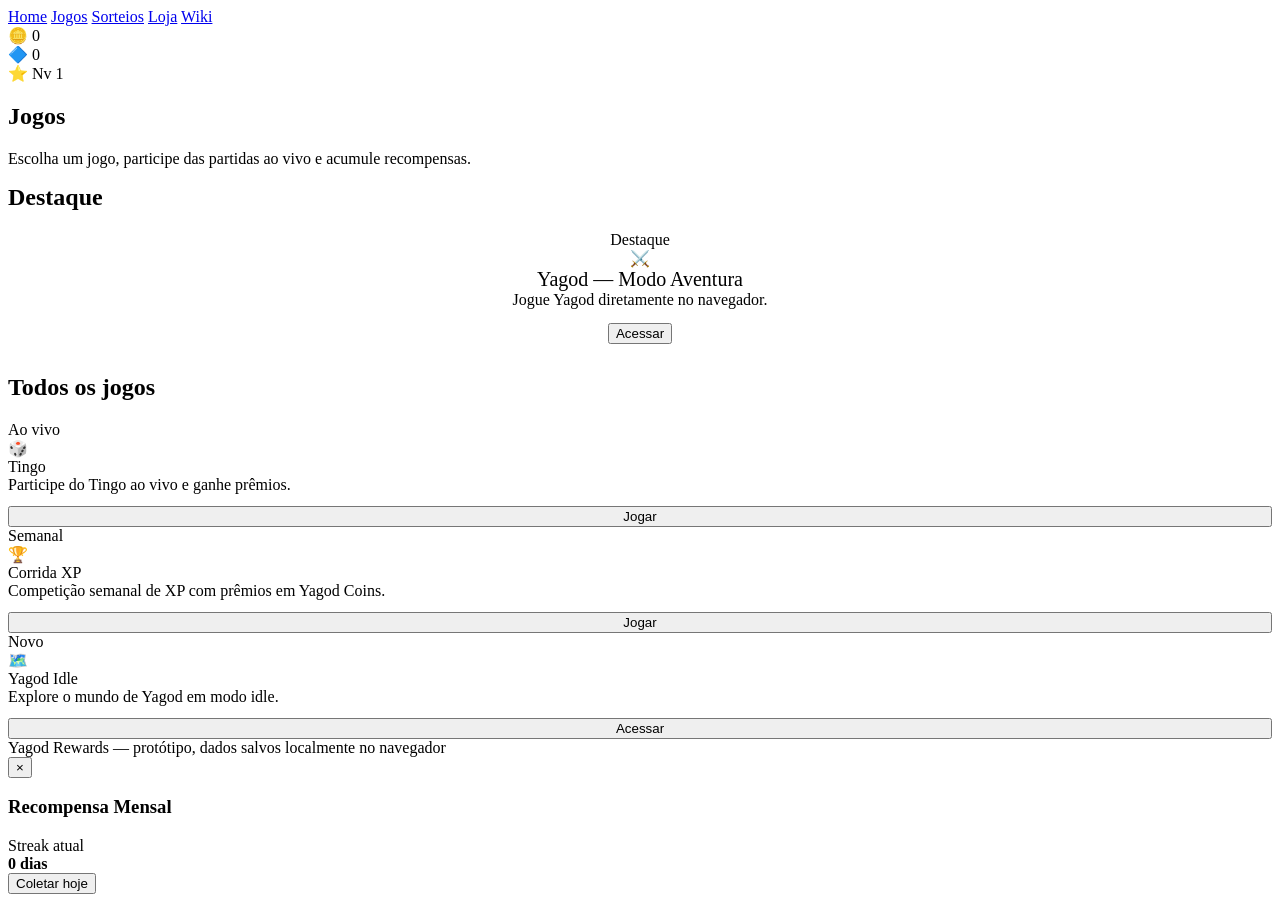
==== jogos.html @ 6e187278 "Add files via upload" ====
<!DOCTYPE html>
<html lang="pt-BR">
<head>
<meta charset="UTF-8">
<meta name="viewport" content="width=device-width, initial-scale=1">
<title>Yagod Rewards — Jogos</title>
<link rel="stylesheet" href="assets/style.css">
</head>
<body>

<header>
  <div class="brand"><div class="avatar"><i></i></div></div>
  <nav class="mainnav">
    <a href="index.html">Home</a>
    <a href="jogos.html" class="active">Jogos</a>
    <a href="sorteios.html">Sorteios</a>
    <a href="loja.html">Loja</a>
    <a href="wiki.html">Wiki</a>
  </nav>
  <div class="stats">
    <div class="stat">🪙 <span id="tyCount">0</span></div>
    <div class="stat">🔷 <span id="tokCount">0</span></div>
    <div class="stat" id="openMonthly" style="cursor:pointer">⭐ Nv <span id="lvlCount">1</span></div>
  </div>
</header>

<main>
  <div class="hero">
    <h2 class="pagetitle">Jogos</h2>
    <p class="pagesub">Escolha um jogo, participe das partidas ao vivo e acumule recompensas.</p>
  </div>

  <h2 class="section" style="margin-top:0">Destaque</h2>
  <div class="gamecard" style="max-width:520px;margin:0 auto 30px;text-align:center">
    <div class="tagrow" style="justify-content:center"><span class="tag">Destaque</span></div>
    <div class="ico">⚔️</div>
    <div class="name" style="font-size:20px">Yagod — Modo Aventura</div>
    <div class="small">Jogue Yagod diretamente no navegador.</div>
    <a href="tingo.html"><button class="cta" style="margin-top:14px">Acessar</button></a>
  </div>

  <h2 class="section">Todos os jogos</h2>
  <div class="grid3">
    <div class="gamecard">
      <div class="tagrow"><span class="tag live">Ao vivo</span></div>
      <div class="ico">🎲</div>
      <div class="name">Tingo</div>
      <div class="small">Participe do Tingo ao vivo e ganhe prêmios.</div>
      <a href="tingo.html"><button class="cta" style="margin-top:12px;width:100%">Jogar</button></a>
    </div>
    <div class="gamecard">
      <div class="tagrow"><span class="tag">Semanal</span></div>
      <div class="ico">🏆</div>
      <div class="name">Corrida XP</div>
      <div class="small">Competição semanal de XP com prêmios em Yagod Coins.</div>
      <button class="cta ghost" style="margin-top:12px;width:100%">Jogar</button>
    </div>
    <div class="gamecard">
      <div class="tagrow"><span class="tag">Novo</span></div>
      <div class="ico">🗺️</div>
      <div class="name">Yagod Idle</div>
      <div class="small">Explore o mundo de Yagod em modo idle.</div>
      <button class="cta ghost" style="margin-top:12px;width:100%">Acessar</button>
    </div>
  </div>
</main>

<footer>Yagod Rewards — protótipo, dados salvos localmente no navegador</footer>

<div class="modalbg" id="modalBg">
  <div class="modal">
    <button class="closeb" id="closeModal">×</button>
    <h3>Recompensa Mensal</h3>
    <div class="streakbox">
      <div><div class="small">Streak atual</div><b id="streakVal">0 dias</b></div>
      <button class="cta" id="collectBtn">Coletar hoje</button>
    </div>
    <div class="cal" id="calGrid"></div>
  </div>
</div>
<div class="toast" id="toast"></div>

<script src="assets/app.js"></script>
</body>
</html>
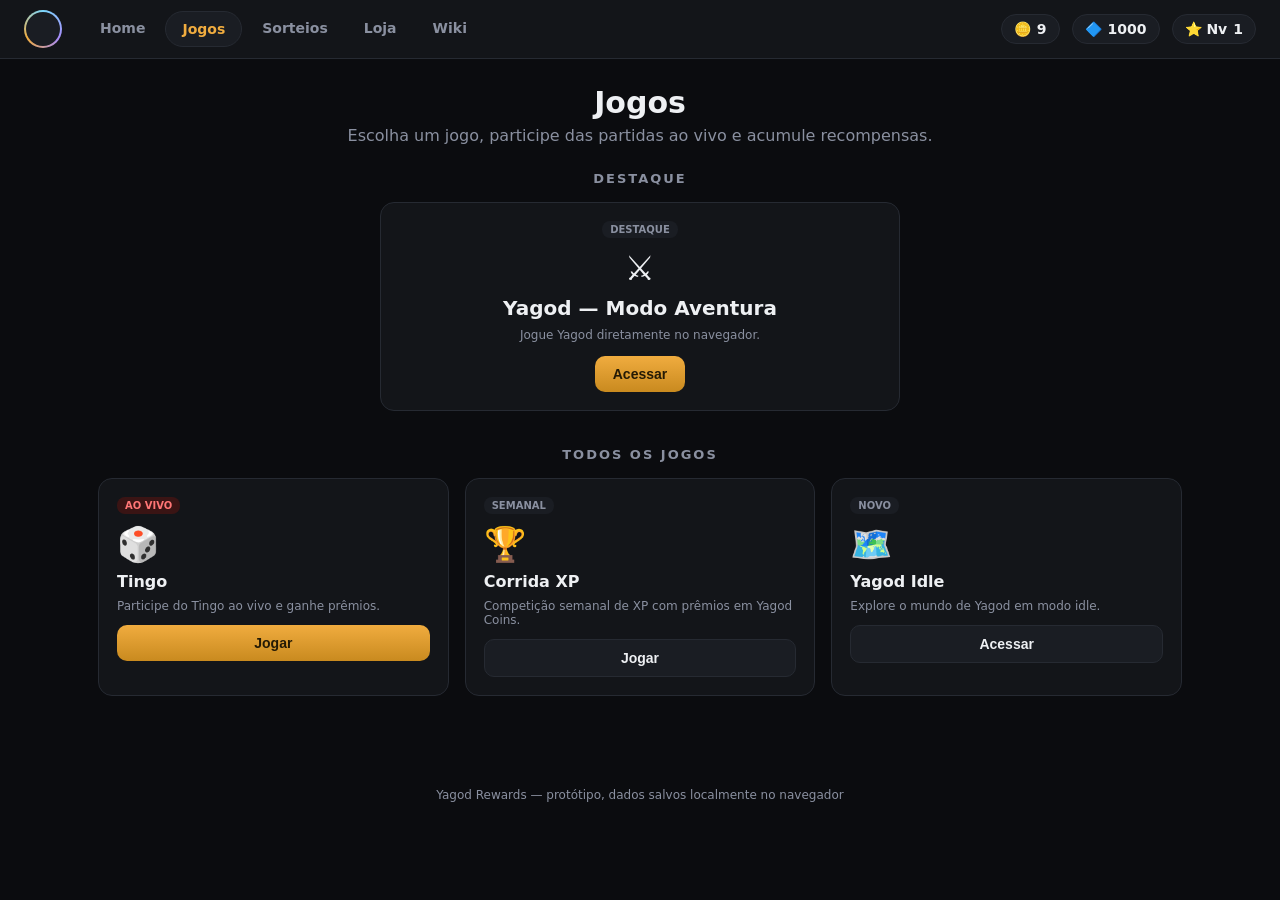
==== commit 3ebfb607: "Add files via upload" ====
--- a/jogos.html
+++ b/jogos.html
@@ -4,7 +4,141 @@
 <meta charset="UTF-8">
 <meta name="viewport" content="width=device-width, initial-scale=1">
 <title>Yagod Rewards — Jogos</title>
-<link rel="stylesheet" href="assets/style.css">
+<style>
+:root{
+  --bg:#0b0c0f; --panel:#131519; --panel2:#1a1d23; --border:#262a32;
+  --gold:#f0ac3f; --gold2:#c98a1f; --text:#eef0f3; --muted:#8a90a0;
+  --twitch:#9146ff; --kick:#53fc18; --youtube:#ff3b3b; --green:#3ec97a; --danger:#e0555a;
+}
+*{box-sizing:border-box;}
+html{scroll-padding-top:70px;}
+body{margin:0;background:var(--bg);color:var(--text);font-family:'Segoe UI',system-ui,-apple-system,sans-serif;}
+a{color:inherit;text-decoration:none;}
+
+/* header */
+header{position:sticky;top:0;z-index:20;display:flex;align-items:center;gap:16px;padding:10px 24px;background:var(--panel);border-bottom:1px solid var(--border);flex-wrap:wrap;}
+.brand{display:flex;align-items:center;gap:10px;}
+.avatar{width:38px;height:38px;border-radius:50%;background:conic-gradient(#7cd9ff,#a78bfa,#f0ac3f,#7cd9ff);padding:2px;}
+.avatar i{display:block;width:100%;height:100%;border-radius:50%;background:var(--panel2);}
+nav.mainnav{display:flex;gap:4px;margin-left:6px;flex-wrap:wrap;}
+nav.mainnav a{padding:9px 16px;border-radius:20px;font-size:14px;font-weight:600;color:var(--muted);}
+nav.mainnav a.active{background:var(--panel2);color:var(--gold);border:1px solid var(--border);}
+.stats{margin-left:auto;display:flex;gap:12px;align-items:center;font-weight:700;font-size:14px;flex-wrap:wrap;}
+.stat{display:flex;align-items:center;gap:6px;background:var(--panel2);padding:6px 12px;border-radius:20px;border:1px solid var(--border);}
+
+main{max-width:1120px;margin:0 auto;padding:26px 18px 70px;}
+
+/* generic */
+.hero{text-align:center;margin-bottom:26px;}
+.hero h1{font-size:clamp(26px,4vw,36px);margin:0 0 6px;font-weight:800;}
+.hero h1 span{color:var(--gold);}
+.hero p{color:var(--muted);margin:0;}
+h2.pagetitle{font-size:30px;font-weight:800;margin:0 0 6px;}
+p.pagesub{color:var(--muted);margin:0 0 26px;}
+
+.banner{display:flex;justify-content:space-between;align-items:center;gap:14px;background:var(--panel);border:1px solid var(--border);border-radius:14px;padding:16px 20px;margin-bottom:14px;flex-wrap:wrap;}
+.banner .info{display:flex;gap:12px;align-items:center;}
+.banner .title{font-weight:700;}
+.banner .sub{color:var(--muted);font-size:13px;}
+.banner.warn{border-color:#4a3413;background:#1b170d;}
+
+button.cta{background:linear-gradient(180deg,var(--gold),var(--gold2));border:none;color:#241a05;font-weight:800;padding:10px 18px;border-radius:10px;cursor:pointer;font-size:14px;}
+button.cta.ghost{background:var(--panel2);color:var(--text);border:1px solid var(--border);}
+button.cta:disabled{opacity:.45;cursor:default;}
+button.cta:active{transform:scale(.97);}
+
+h2.section{text-align:center;color:var(--muted);font-size:13px;letter-spacing:2px;font-weight:700;margin:36px 0 16px;text-transform:uppercase;}
+
+.grid3{display:grid;grid-template-columns:repeat(auto-fit,minmax(250px,1fr));gap:16px;}
+.grid2{display:grid;grid-template-columns:repeat(auto-fit,minmax(300px,1fr));gap:16px;}
+
+/* home goal cards */
+.card{background:var(--panel);border:1px solid var(--border);border-radius:16px;padding:18px;text-align:center;}
+.plat{display:flex;align-items:center;justify-content:center;gap:8px;font-weight:700;margin-bottom:12px;}
+.plat .dot{width:8px;height:8px;border-radius:50%;background:var(--muted);}
+.plat .dot.live{background:var(--green);box-shadow:0 0 6px var(--green);}
+.ring{width:140px;height:140px;border-radius:50%;margin:0 auto 12px;display:flex;align-items:center;justify-content:center;position:relative;}
+.ring::before{content:"";position:absolute;inset:8px;border-radius:50%;background:var(--panel);}
+.ring b{position:relative;font-size:22px;}
+.ring small{position:absolute;bottom:34px;font-size:10px;color:var(--muted);}
+.chestbtn{background:var(--panel2);border:1px solid var(--border);color:var(--text);padding:8px 16px;border-radius:10px;font-weight:700;cursor:pointer;width:100%;}
+.small{font-size:12px;color:var(--muted);margin-top:8px;}
+
+/* podium / ranking */
+.podium{display:flex;justify-content:center;align-items:flex-end;gap:26px;margin-bottom:24px;flex-wrap:wrap;}
+.podium .p{text-align:center;}
+.podium .av{width:74px;height:74px;border-radius:50%;background:var(--panel2);border:3px solid var(--border);display:flex;align-items:center;justify-content:center;font-size:28px;margin:0 auto 6px;}
+.podium .p1 .av{width:96px;height:96px;border-color:var(--gold);}
+.podium .p2 .av{border-color:#7cb0ff;}
+.podium .p3 .av{border-color:#ff9f5c;}
+.podium .badge{font-size:11px;color:var(--muted);}
+.rank{display:flex;flex-direction:column;gap:10px;}
+.rankrow{display:flex;align-items:center;gap:12px;background:var(--panel);border:1px solid var(--border);border-radius:12px;padding:10px 16px;}
+.rankrow .pos{width:26px;font-weight:800;color:var(--muted);}
+.rankrow .name{flex:1;font-weight:700;}
+.rankrow .lvl{color:var(--muted);font-size:13px;}
+
+/* missions */
+.missions{display:flex;flex-direction:column;gap:12px;}
+.mission{background:var(--panel);border:1px solid var(--border);border-radius:14px;padding:14px 18px;display:flex;align-items:center;gap:14px;flex-wrap:wrap;}
+.mission .rarity{font-size:10px;font-weight:800;padding:3px 8px;border-radius:8px;text-transform:uppercase;}
+.rarity.comum{background:#2a3040;color:#9db1e8;}
+.rarity.incomum{background:#1f3d2c;color:#5fd68a;}
+.rarity.raro{background:#2c3d5a;color:#6fb4ff;}
+.rarity.epico{background:#3a2a52;color:#c48bff;}
+.rarity.lendario{background:#4a3413;color:var(--gold);}
+.mission .body{flex:1;min-width:180px;}
+.mission .name{font-weight:700;margin-bottom:6px;}
+.bar{height:8px;border-radius:6px;background:var(--panel2);overflow:hidden;}
+.bar i{display:block;height:100%;background:var(--gold);}
+
+/* shop / games / sorteios cards */
+.shopcard,.gamecard,.sorteiocard{background:var(--panel);border:1px solid var(--border);border-radius:14px;padding:18px;text-align:center;}
+.shopcard .ico,.gamecard .ico{font-size:34px;margin-bottom:8px;}
+.shopcard .name,.gamecard .name{font-weight:700;margin-bottom:2px;}
+.shopcard .price{color:var(--gold);font-weight:800;margin:10px 0;}
+.gamecard{text-align:left;}
+.tagrow{display:flex;gap:8px;margin-bottom:10px;}
+.tag{font-size:10px;font-weight:800;padding:3px 8px;border-radius:8px;background:var(--panel2);color:var(--muted);text-transform:uppercase;}
+.tag.live{background:#3a1414;color:#ff7676;}
+
+.sorteiocard{text-align:left;}
+.sorteiocard .badge-top{display:flex;justify-content:space-between;font-size:11px;color:var(--muted);margin-bottom:10px;}
+.sorteiocard img.prize,.sorteiocard .prizebox{font-size:44px;text-align:center;margin:14px 0;}
+.metarow{display:flex;justify-content:space-between;font-size:12px;color:var(--muted);border-top:1px solid var(--border);padding-top:10px;margin-top:10px;}
+.metarow b{display:block;color:var(--text);font-size:14px;}
+
+/* wiki */
+.wikiwrap{display:flex;gap:28px;align-items:flex-start;}
+.wikinav{width:230px;flex-shrink:0;display:flex;flex-direction:column;gap:2px;position:sticky;top:80px;}
+.wikinav a{padding:9px 12px;border-radius:8px;color:var(--muted);font-size:14px;}
+.wikinav a.active{background:var(--panel2);color:var(--gold);font-weight:700;}
+.wikicontent{flex:1;min-width:0;}
+.wikipane{display:none;}
+.wikipane.active{display:block;}
+.wikipane h3{font-size:24px;margin-top:0;}
+.callout{background:var(--panel2);border:1px solid var(--border);border-left:3px solid var(--gold);border-radius:8px;padding:14px 16px;margin:16px 0;}
+.wikipane ul{padding-left:20px;}
+.wikipane li{margin-bottom:6px;}
+
+/* modal */
+.modalbg{position:fixed;inset:0;background:rgba(0,0,0,.6);display:none;align-items:center;justify-content:center;z-index:50;padding:16px;}
+.modalbg.show{display:flex;}
+.modal{background:var(--panel);border:1px solid var(--border);border-radius:16px;padding:20px;max-width:520px;width:100%;max-height:85vh;overflow:auto;}
+.streakbox{display:flex;justify-content:space-between;align-items:center;background:var(--panel2);border-radius:10px;padding:12px 16px;margin-bottom:14px;}
+.cal{display:grid;grid-template-columns:repeat(7,1fr);gap:6px;}
+.day{background:var(--panel2);border:1px solid var(--border);border-radius:8px;padding:6px 2px;text-align:center;font-size:10px;}
+.day.done{border-color:var(--gold);color:var(--gold);}
+.day.today{outline:2px solid var(--gold);}
+.day b{display:block;font-size:12px;}
+.closeb{float:right;background:none;border:none;color:var(--muted);font-size:20px;cursor:pointer;}
+
+.toast{position:fixed;bottom:24px;left:50%;transform:translateX(-50%);background:var(--panel2);border:1px solid var(--gold);padding:10px 18px;border-radius:10px;font-weight:700;opacity:0;transition:opacity .3s;pointer-events:none;z-index:60;}
+.toast.show{opacity:1;}
+
+footer{text-align:center;color:var(--muted);font-size:12px;padding:22px;}
+
+</style>
 </head>
 <body>
 
@@ -80,6 +214,121 @@
 </div>
 <div class="toast" id="toast"></div>
 
-<script src="assets/app.js"></script>
+<script>
+(function(){
+  const KEY = 'yagod_state_v1';
+  const DEFAULT_STATE = {
+    ty: 9,
+    tok: 1000,
+    xp: 0,
+    lvl: 1,
+    chest: 1,
+    goals: {
+      twitch:  { min: 20, next: 120 },
+      kick:    { min: 0,  next: 120 },
+      youtube: { min: 0,  next: 120 }
+    },
+    missions: [
+      { name: 'Jogue Yagod por 30 min', rarity: 'comum',   prog: 0, target: 30, reward: '50 Yagod Coins' },
+      { name: 'Vença 1 partida ranqueada', rarity: 'raro',   prog: 0, target: 1,  reward: '1 Chave de Rubi' },
+      { name: 'Abra 2 baús', rarity: 'incomum', prog: 0, target: 2,  reward: '100 Tokens' }
+    ],
+    streak: 2,
+    calDone: [1,2],
+    lastCollect: null
+  };
+
+  function load(){
+    try{
+      const raw = localStorage.getItem(KEY);
+      if(!raw) return JSON.parse(JSON.stringify(DEFAULT_STATE));
+      return Object.assign(JSON.parse(JSON.stringify(DEFAULT_STATE)), JSON.parse(raw));
+    }catch(e){ return JSON.parse(JSON.stringify(DEFAULT_STATE)); }
+  }
+  function save(){ try{ localStorage.setItem(KEY, JSON.stringify(window.YGD.state)); }catch(e){} }
+
+  window.YGD = {
+    state: load(),
+    save: save,
+    toast: function(msg){
+      const t = document.getElementById('toast');
+      if(!t) return;
+      t.textContent = msg;
+      t.classList.add('show');
+      clearTimeout(window.__ygdToastTimer);
+      window.__ygdToastTimer = setTimeout(()=>t.classList.remove('show'), 1800);
+    },
+    renderHeader: function(){
+      const st = this.state;
+      const ty = document.getElementById('tyCount');
+      const tok = document.getElementById('tokCount');
+      const lvl = document.getElementById('lvlCount');
+      if(ty) ty.textContent = st.ty;
+      if(tok) tok.textContent = st.tok;
+      if(lvl) lvl.textContent = st.lvl;
+    },
+    RANKING: [
+      {pos:1, name:'Draven', lvl:457, ic:'🐉'},
+      {pos:2, name:'Kael',   lvl:437, ic:'🛡️'},
+      {pos:3, name:'Sylas',  lvl:400, ic:'🏹'},
+      {pos:4, name:'Mira',   lvl:335, ic:'🗡️'},
+      {pos:5, name:'Orin',   lvl:335, ic:'🔥'},
+      {pos:6, name:'Vex',    lvl:332, ic:'⚔️'},
+      {pos:7, name:'Talia',  lvl:323, ic:'🌙'},
+      {pos:8, name:'Bram',   lvl:323, ic:'🪓'},
+      {pos:9, name:'Nyra',   lvl:322, ic:'✨'},
+      {pos:10,name:'Ezra',   lvl:308, ic:'🎯'}
+    ]
+  };
+
+  document.addEventListener('DOMContentLoaded', function(){
+    window.YGD.renderHeader();
+
+    // monthly reward modal (present in every page via header click)
+    const trigger = document.getElementById('openMonthly');
+    const modalBg = document.getElementById('modalBg');
+    if(trigger && modalBg){
+      trigger.addEventListener('click', ()=> modalBg.classList.add('show'));
+      const closeb = document.getElementById('closeModal');
+      if(closeb) closeb.addEventListener('click', ()=> modalBg.classList.remove('show'));
+      modalBg.addEventListener('click', (e)=>{ if(e.target === modalBg) modalBg.classList.remove('show'); });
+      renderCalendar();
+      const collectBtn = document.getElementById('collectBtn');
+      if(collectBtn){
+        collectBtn.addEventListener('click', ()=>{
+          const st = window.YGD.state;
+          const today = new Date().toISOString().slice(0,10);
+          if(st.lastCollect === today){ window.YGD.toast('Já coletado hoje'); return; }
+          st.streak += 1;
+          st.calDone.push(st.streak);
+          st.lastCollect = today;
+          st.ty += 1;
+          window.YGD.save();
+          window.YGD.renderHeader();
+          renderCalendar();
+          window.YGD.toast('Recompensa coletada! +1 Yagod Coin');
+        });
+      }
+    }
+  });
+
+  function renderCalendar(){
+    const st = window.YGD.state;
+    const streakVal = document.getElementById('streakVal');
+    if(streakVal) streakVal.textContent = st.streak + ' dias';
+    const grid = document.getElementById('calGrid');
+    if(!grid) return;
+    grid.innerHTML = '';
+    for(let d=1; d<=28; d++){
+      const done = st.calDone.includes(d);
+      const div = document.createElement('div');
+      div.className = 'day ' + (done?'done':'') + (d===st.streak+1?' today':'');
+      div.innerHTML = '<b>D'+d+'</b>🎁x1';
+      grid.appendChild(div);
+    }
+  }
+})();
+
+</script>
 </body>
 </html>
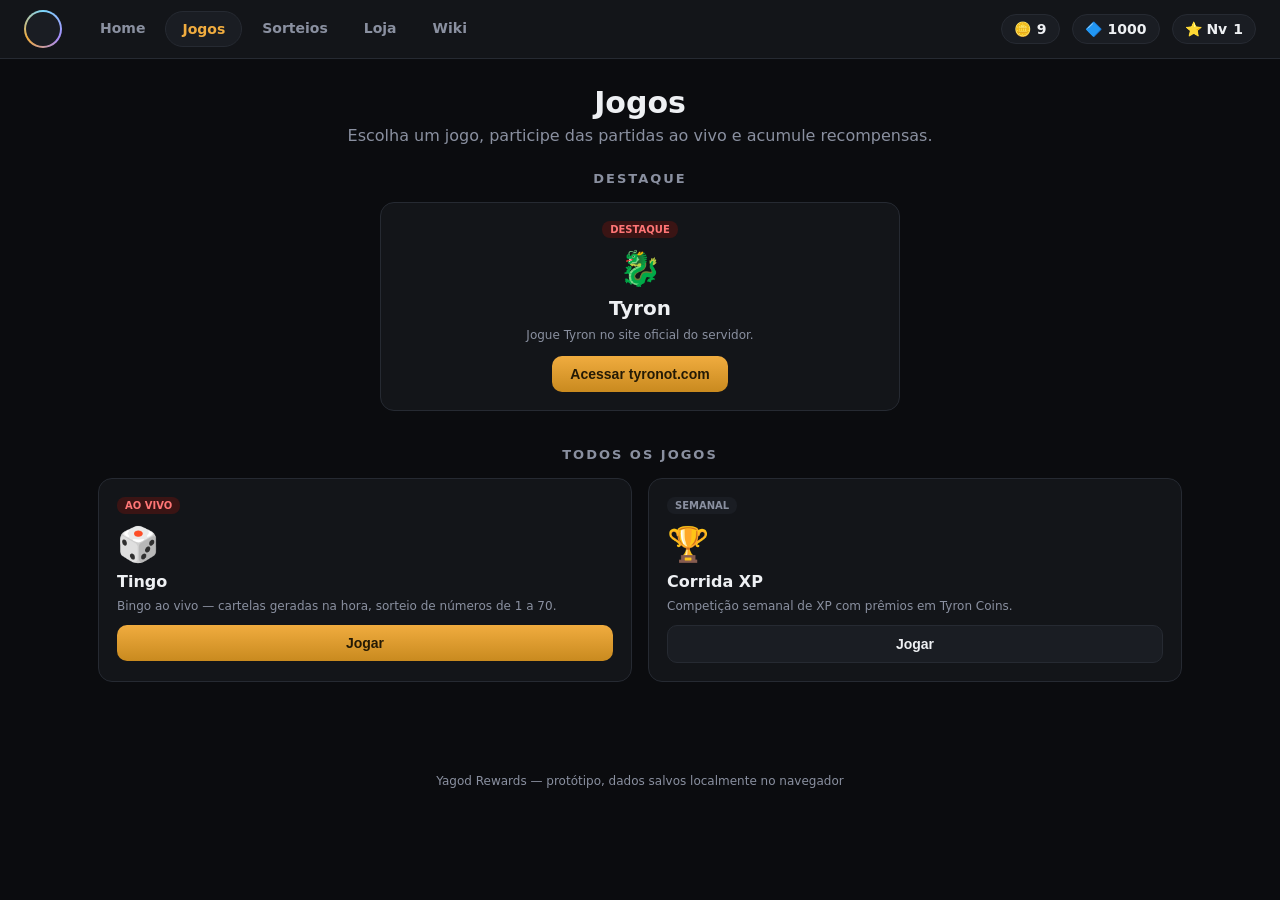
==== commit f8b7106a: "Add files via upload" ====
--- a/jogos.html
+++ b/jogos.html
@@ -166,11 +166,11 @@
 
   <h2 class="section" style="margin-top:0">Destaque</h2>
   <div class="gamecard" style="max-width:520px;margin:0 auto 30px;text-align:center">
-    <div class="tagrow" style="justify-content:center"><span class="tag">Destaque</span></div>
-    <div class="ico">⚔️</div>
-    <div class="name" style="font-size:20px">Yagod — Modo Aventura</div>
-    <div class="small">Jogue Yagod diretamente no navegador.</div>
-    <a href="tingo.html"><button class="cta" style="margin-top:14px">Acessar</button></a>
+    <div class="tagrow" style="justify-content:center"><span class="tag live">Destaque</span></div>
+    <div class="ico">🐉</div>
+    <div class="name" style="font-size:20px">Tyron</div>
+    <div class="small">Jogue Tyron no site oficial do servidor.</div>
+    <a href="https://tyronot.com/pt" target="_blank" rel="noopener"><button class="cta" style="margin-top:14px">Acessar tyronot.com</button></a>
   </div>
 
   <h2 class="section">Todos os jogos</h2>
@@ -179,22 +179,15 @@
       <div class="tagrow"><span class="tag live">Ao vivo</span></div>
       <div class="ico">🎲</div>
       <div class="name">Tingo</div>
-      <div class="small">Participe do Tingo ao vivo e ganhe prêmios.</div>
+      <div class="small">Bingo ao vivo — cartelas geradas na hora, sorteio de números de 1 a 70.</div>
       <a href="tingo.html"><button class="cta" style="margin-top:12px;width:100%">Jogar</button></a>
     </div>
     <div class="gamecard">
       <div class="tagrow"><span class="tag">Semanal</span></div>
       <div class="ico">🏆</div>
       <div class="name">Corrida XP</div>
-      <div class="small">Competição semanal de XP com prêmios em Yagod Coins.</div>
+      <div class="small">Competição semanal de XP com prêmios em Tyron Coins.</div>
       <button class="cta ghost" style="margin-top:12px;width:100%">Jogar</button>
-    </div>
-    <div class="gamecard">
-      <div class="tagrow"><span class="tag">Novo</span></div>
-      <div class="ico">🗺️</div>
-      <div class="name">Yagod Idle</div>
-      <div class="small">Explore o mundo de Yagod em modo idle.</div>
-      <button class="cta ghost" style="margin-top:12px;width:100%">Acessar</button>
     </div>
   </div>
 </main>
@@ -229,7 +222,7 @@
       youtube: { min: 0,  next: 120 }
     },
     missions: [
-      { name: 'Jogue Yagod por 30 min', rarity: 'comum',   prog: 0, target: 30, reward: '50 Yagod Coins' },
+      { name: 'Jogue Yagod por 30 min', rarity: 'comum',   prog: 0, target: 30, reward: '50 Tyron Coins' },
       { name: 'Vença 1 partida ranqueada', rarity: 'raro',   prog: 0, target: 1,  reward: '1 Chave de Rubi' },
       { name: 'Abra 2 baús', rarity: 'incomum', prog: 0, target: 2,  reward: '100 Tokens' }
     ],
@@ -306,7 +299,7 @@
           window.YGD.save();
           window.YGD.renderHeader();
           renderCalendar();
-          window.YGD.toast('Recompensa coletada! +1 Yagod Coin');
+          window.YGD.toast('Recompensa coletada! +1 Tyron Coin');
         });
       }
     }
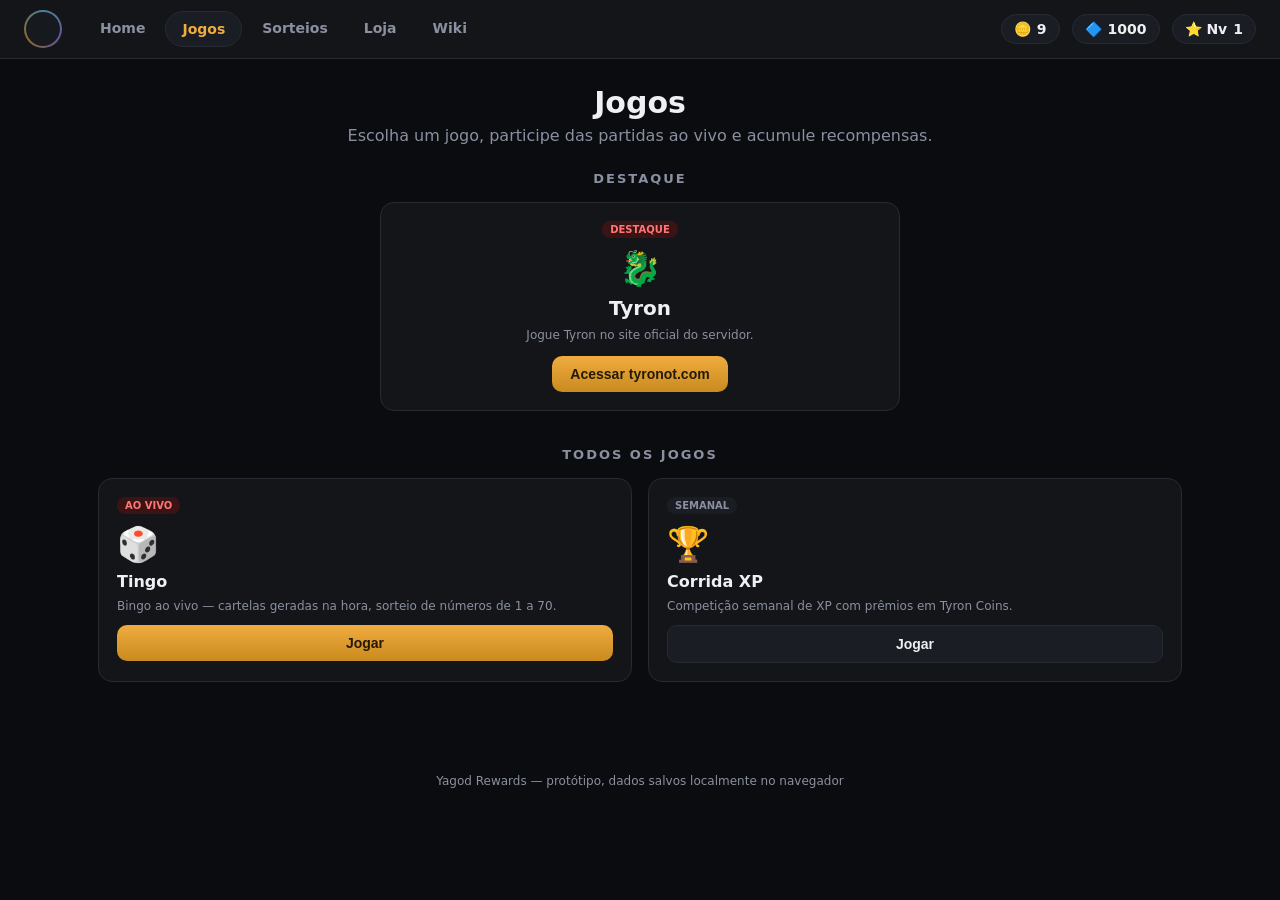
==== commit eb80621d: "Add files via upload" ====
--- a/jogos.html
+++ b/jogos.html
@@ -138,12 +138,75 @@
 
 footer{text-align:center;color:var(--muted);font-size:12px;padding:22px;}
 
+
+.avatarBtn{background:none;border:none;padding:0;cursor:pointer;}
+.avatar.guest{opacity:.55;}
+.dropdown{position:absolute;top:52px;left:0;width:280px;background:var(--panel);border:1px solid var(--border);border-radius:16px;padding:0;box-shadow:0 12px 30px rgba(0,0,0,.5);display:none;z-index:30;overflow:hidden;}
+.dropdown.show{display:block;}
+.dropdown .ddHead{padding:18px;text-align:center;border-bottom:1px solid var(--border);}
+.dropdown .ddHead .avatar{width:64px;height:64px;margin:0 auto 8px;}
+.dropdown .ddName{font-weight:800;}
+.dropdown .ddLvl{color:var(--gold);font-size:12px;font-weight:700;margin-top:2px;}
+.dropdown .ddXpBar{height:5px;background:var(--panel2);border-radius:4px;margin:10px 14px 4px;overflow:hidden;}
+.dropdown .ddXpBar i{display:block;height:100%;background:var(--gold);}
+.dropdown .ddXpLabel{font-size:11px;color:var(--muted);padding:0 14px 12px;text-align:center;}
+.dropdown .ddLabel{font-size:11px;color:var(--muted);letter-spacing:1px;text-transform:uppercase;padding:10px 14px 4px;}
+.dropdown .ddWallet{display:flex;gap:10px;padding:6px 14px 12px;}
+.dropdown .ddWallet .chip{flex:1;background:var(--panel2);border:1px solid var(--border);border-radius:10px;padding:8px;text-align:center;font-weight:700;font-size:13px;}
+.dropdown .ddItem{display:flex;align-items:center;gap:10px;padding:10px 14px;cursor:pointer;border-top:1px solid var(--border);}
+.dropdown .ddItem:hover{background:var(--panel2);}
+.dropdown .ddItem .ic{font-size:17px;width:20px;text-align:center;}
+.dropdown .ddItem .txt{flex:1;}
+.dropdown .ddItem .txt b{display:block;font-size:13px;font-weight:700;}
+.dropdown .ddItem .txt small{color:var(--muted);font-size:11px;}
+.dropdown .ddBadge{background:var(--gold);color:#241a05;font-weight:800;font-size:11px;border-radius:10px;padding:2px 8px;}
+.dropdown .ddFooter{padding:8px 6px;border-top:1px solid var(--border);}
+.dropdown .ddFooter a,.dropdown .ddFooter button{display:flex;align-items:center;gap:8px;width:100%;text-align:left;background:none;border:none;color:var(--text);font-size:14px;padding:10px 10px;cursor:pointer;font-weight:600;border-radius:8px;}
+.dropdown .ddFooter a:hover,.dropdown .ddFooter button:hover{background:var(--panel2);}
+.dropdown .ddFooter .danger{color:var(--danger);}
+.dropdown .guestBox{padding:22px 18px;text-align:center;}
+.dropdown .guestBox .avatar{width:56px;height:56px;margin:0 auto 12px;opacity:.6;}
+.dropdown .guestBox button{width:100%;margin-top:12px;}
+.loginInput{width:100%;padding:10px 12px;border-radius:10px;border:1px solid var(--border);background:var(--panel2);color:var(--text);font-size:14px;margin:12px 0;}
+
+.profileHero{text-align:center;margin-bottom:22px;}
+.profileAvatar{width:110px;height:110px;border-radius:50%;background:conic-gradient(#7cd9ff,#a78bfa,#f0ac3f,#7cd9ff);padding:4px;margin:0 auto 10px;}
+.profileAvatar i{display:block;width:100%;height:100%;border-radius:50%;background:var(--panel2);}
+.lvlBadge{display:inline-block;background:var(--panel2);border:1px solid var(--gold);color:var(--gold);font-weight:800;font-size:12px;padding:3px 12px;border-radius:20px;margin-bottom:8px;}
+.profileHero h1{font-size:28px;margin:6px 0 2px;font-weight:800;color:#c9b3ff;}
+.profileHero .memberline{color:var(--muted);font-size:13px;}
+.xpToNext{color:var(--muted);font-size:13px;margin-top:6px;}
+.statgrid{display:grid;grid-template-columns:repeat(3,1fr);gap:12px;margin:20px 0;}
+.statbox{background:var(--panel);border:1px solid var(--border);border-radius:12px;padding:14px;text-align:center;}
+.statbox .lbl{font-size:11px;color:var(--muted);letter-spacing:1px;text-transform:uppercase;}
+.statbox .val{font-size:20px;font-weight:800;margin-top:4px;}
+.walletgrid{display:grid;grid-template-columns:repeat(2,1fr);gap:14px;margin-bottom:18px;}
+.walletcard{background:var(--panel);border:1px solid var(--border);border-radius:14px;padding:16px;}
+.walletcard .lbl{color:var(--muted);font-size:12px;display:flex;justify-content:space-between;align-items:center;}
+.walletcard .val{font-size:24px;font-weight:800;margin-top:6px;}
+.connrow{display:flex;gap:10px;flex-wrap:wrap;margin-bottom:16px;}
+.connchip{flex:1;min-width:150px;background:var(--panel);border:1px solid var(--border);border-radius:12px;padding:12px 14px;display:flex;align-items:center;gap:10px;}
+.connchip .plico{width:26px;height:26px;border-radius:50%;display:flex;align-items:center;justify-content:center;font-size:13px;color:#fff;flex-shrink:0;}
+.connchip.twitch .plico{background:#9146ff;}
+.connchip.kick .plico{background:#53fc18;color:#111;}
+.connchip.youtube .plico{background:#ff3b3b;}
+.connchip .info{flex:1;min-width:0;}
+.connchip .info b{display:block;font-size:13px;}
+.connchip .info small{color:var(--muted);font-size:11px;}
+.connchip button{background:var(--panel2);border:1px solid var(--border);color:var(--text);font-size:12px;font-weight:700;padding:6px 12px;border-radius:8px;cursor:pointer;}
+.menu-list button.menuitem{display:flex;align-items:center;gap:12px;padding:14px 16px;background:var(--panel);border:1px solid var(--border);border-radius:12px;margin-bottom:8px;cursor:pointer;color:var(--text);font-size:14px;font-weight:700;text-align:left;width:100%;}
+.menu-list .ic{font-size:18px;width:24px;}
+.menu-list .sub{color:var(--muted);font-size:12px;font-weight:400;display:block;margin-top:2px;}
+.menu-list .right{margin-left:auto;color:var(--muted);}
 </style>
 </head>
 <body>
 
 <header>
-  <div class="brand"><div class="avatar"><i></i></div></div>
+  <div class="brand" style="position:relative">
+    <button class="avatarBtn" id="avatarBtn"><div class="avatar" id="avatarRing"><i></i></div></button>
+    <div class="dropdown" id="profileDropdown"></div>
+  </div>
   <nav class="mainnav">
     <a href="index.html">Home</a>
     <a href="jogos.html" class="active">Jogos</a>
@@ -203,6 +266,16 @@
       <button class="cta" id="collectBtn">Coletar hoje</button>
     </div>
     <div class="cal" id="calGrid"></div>
+  </div>
+</div>
+
+<div class="modalbg" id="loginModalBg">
+  <div class="modal" style="max-width:360px">
+    <button class="closeb" id="closeLoginModal">×</button>
+    <h3>Entrar com Twitch</h3>
+    <p class="small">Simulação de login — informe um usuário da Twitch pra criar seu perfil.</p>
+    <input type="text" id="loginHandleInput" class="loginInput" placeholder="seu_usuario_twitch">
+    <button class="cta" id="doLoginBtn" style="width:100%">Entrar</button>
   </div>
 </div>
 <div class="toast" id="toast"></div>
@@ -228,7 +301,19 @@
     ],
     streak: 2,
     calDone: [1,2],
-    lastCollect: null
+    lastCollect: null,
+    username: null,
+    premium: false,
+    memberSince: null,
+    watchedHours: 139,
+    positionRank: 313,
+    xpTotal: 24152,
+    xpNext: 24702,
+    connections: {
+      twitch:  { connected: false, handle: null, hours: 0 },
+      kick:    { connected: false, handle: null },
+      youtube: { connected: false, handle: null }
+    }
   };
 
   function load(){
@@ -259,6 +344,10 @@
       if(ty) ty.textContent = st.ty;
       if(tok) tok.textContent = st.tok;
       if(lvl) lvl.textContent = st.lvl;
+      const ring = document.getElementById('avatarRing');
+      if(ring) ring.classList.toggle('guest', !st.username);
+      this.renderDropdown();
+      if(typeof window.__renderProfilePage === 'function') window.__renderProfilePage();
     },
     RANKING: [
       {pos:1, name:'Draven', lvl:457, ic:'🐉'},
@@ -271,7 +360,104 @@
       {pos:8, name:'Bram',   lvl:323, ic:'🪓'},
       {pos:9, name:'Nyra',   lvl:322, ic:'✨'},
       {pos:10,name:'Ezra',   lvl:308, ic:'🎯'}
-    ]
+    ],
+    login: function(handle){
+      handle = (handle||'').trim().replace(/^@/,'');
+      if(!handle) return false;
+      const st = this.state;
+      const meses = ['jan','fev','mar','abr','mai','jun','jul','ago','set','out','nov','dez'];
+      const d = new Date();
+      st.username = handle;
+      st.premium = true;
+      st.memberSince = meses[d.getMonth()] + '/' + d.getFullYear();
+      st.connections.twitch = { connected:true, handle: handle, hours: st.watchedHours };
+      this.save();
+      this.renderHeader();
+      return true;
+    },
+    logout: function(){
+      const st = this.state;
+      st.username = null;
+      st.premium = false;
+      st.memberSince = null;
+      st.connections = {
+        twitch:  { connected:false, handle:null, hours:0 },
+        kick:    { connected:false, handle:null },
+        youtube: { connected:false, handle:null }
+      };
+      this.save();
+    },
+    linkPlatform: function(key, label){
+      const handle = window.prompt('Informe seu usuário da ' + label + ':');
+      if(!handle) return;
+      this.state.connections[key] = { connected:true, handle: handle.trim().replace(/^@/,''), hours: 0 };
+      this.save();
+      this.toast(label + ' vinculada com sucesso!');
+      if(typeof window.__renderProfilePage === 'function') window.__renderProfilePage();
+      this.renderDropdown();
+    },
+    renderDropdown: function(){
+      const el = document.getElementById('profileDropdown');
+      if(!el) return;
+      const st = this.state;
+      if(!st.username){
+        el.innerHTML = `
+          <div class="guestBox">
+            <div class="avatar" style="margin:0 auto"><i></i></div>
+            <div style="font-weight:700;margin-top:10px">Você ainda não entrou</div>
+            <div class="small">Entre com sua conta da Twitch pra criar seu perfil.</div>
+            <button class="cta" id="ddLoginBtn">Entrar com Twitch</button>
+          </div>`;
+        const b = document.getElementById('ddLoginBtn');
+        if(b) b.addEventListener('click', ()=>{ el.classList.remove('show'); openLoginModal(); });
+        return;
+      }
+      const pct = Math.min(100, Math.round(st.xpTotal/st.xpNext*100));
+      const pendingMissions = st.missions.filter(m=>m.prog < m.target).length;
+      const today = new Date().toISOString().slice(0,10);
+      const checkinDone = st.lastCollect === today;
+      el.innerHTML = `
+        <div class="ddHead">
+          <div class="avatar"><i></i></div>
+          <div class="ddName">${st.username}</div>
+          <div class="ddLvl">NÍVEL ${st.lvl}</div>
+          <div class="ddXpBar"><i style="width:${pct}%"></i></div>
+          <div class="ddXpLabel">${st.xpTotal.toLocaleString('pt-BR')} / ${st.xpNext.toLocaleString('pt-BR')} XP</div>
+        </div>
+        <div class="ddLabel">Carteira</div>
+        <div class="ddWallet">
+          <div class="chip">🪙 ${st.ty}</div>
+          <div class="chip">🔷 ${st.tok}</div>
+        </div>
+        <div class="ddLabel">Seu dia</div>
+        <div class="ddItem" id="ddCheckin">
+          <span class="ic">🎁</span>
+          <div class="txt"><b>Check-in diário</b><small>${checkinDone ? 'Já resgatado hoje' : 'Disponível agora'}</small></div>
+        </div>
+        <div class="ddItem" id="ddMissions">
+          <span class="ic">🎯</span>
+          <div class="txt"><b>Missões diárias</b><small>${pendingMissions} pendente(s)</small></div>
+          ${pendingMissions>0 ? '<span class="ddBadge">'+pendingMissions+'</span>' : ''}
+        </div>
+        <div class="ddItem" id="ddInventory">
+          <span class="ic">📦</span>
+          <div class="txt"><b>Inventário</b><small>${st.chest} baú(s) para abrir</small></div>
+          ${st.chest>0 ? '<span class="ddBadge">'+st.chest+'</span>' : ''}
+        </div>
+        <div class="ddFooter">
+          <a href="perfil.html">👤 Perfil</a>
+          <button class="danger" id="ddLogout">⎋ Sair</button>
+        </div>
+      `;
+      const ci = document.getElementById('ddCheckin');
+      if(ci) ci.addEventListener('click', ()=>{ el.classList.remove('show'); const mb=document.getElementById('modalBg'); if(mb) mb.classList.add('show'); });
+      const mi = document.getElementById('ddMissions');
+      if(mi) mi.addEventListener('click', ()=>{ window.location.href = 'missoes.html'; });
+      const inv = document.getElementById('ddInventory');
+      if(inv) inv.addEventListener('click', ()=>{ window.location.href = 'index.html#chestBanner'; });
+      const lo = document.getElementById('ddLogout');
+      if(lo) lo.addEventListener('click', ()=>{ this.logout(); this.renderHeader(); this.renderDropdown(); el.classList.remove('show'); window.location.href = 'index.html'; });
+    }
   };
 
   document.addEventListener('DOMContentLoaded', function(){
@@ -303,6 +489,46 @@
         });
       }
     }
+
+    // dropdown de perfil (abre/fecha)
+    const avatarBtn = document.getElementById('avatarBtn');
+    const dropdownEl = document.getElementById('profileDropdown');
+    if(avatarBtn && dropdownEl){
+      avatarBtn.addEventListener('click', (e)=>{
+        e.stopPropagation();
+        dropdownEl.classList.toggle('show');
+      });
+      document.addEventListener('click', (e)=>{
+        if(!dropdownEl.contains(e.target) && e.target !== avatarBtn){
+          dropdownEl.classList.remove('show');
+        }
+      });
+    }
+
+    // modal de login (Entrar com Twitch)
+    window.openLoginModal = function(){
+      const bg = document.getElementById('loginModalBg');
+      if(bg) bg.classList.add('show');
+      const input = document.getElementById('loginHandleInput');
+      if(input){ input.value=''; input.focus(); }
+    };
+    const loginBg = document.getElementById('loginModalBg');
+    const closeLoginBtn = document.getElementById('closeLoginModal');
+    const doLoginBtn = document.getElementById('doLoginBtn');
+    const loginInput = document.getElementById('loginHandleInput');
+    if(loginBg){
+      if(closeLoginBtn) closeLoginBtn.addEventListener('click', ()=> loginBg.classList.remove('show'));
+      loginBg.addEventListener('click', (e)=>{ if(e.target===loginBg) loginBg.classList.remove('show'); });
+    }
+    function attemptLogin(){
+      const handle = loginInput ? loginInput.value : '';
+      if(!handle || !handle.trim()){ window.YGD.toast('Digite um usuário da Twitch'); return; }
+      window.YGD.login(handle);
+      loginBg.classList.remove('show');
+      window.YGD.toast('Bem-vindo, ' + window.YGD.state.username + '!');
+    }
+    if(doLoginBtn) doLoginBtn.addEventListener('click', attemptLogin);
+    if(loginInput) loginInput.addEventListener('keydown', (e)=>{ if(e.key==='Enter') attemptLogin(); });
   });
 
   function renderCalendar(){
